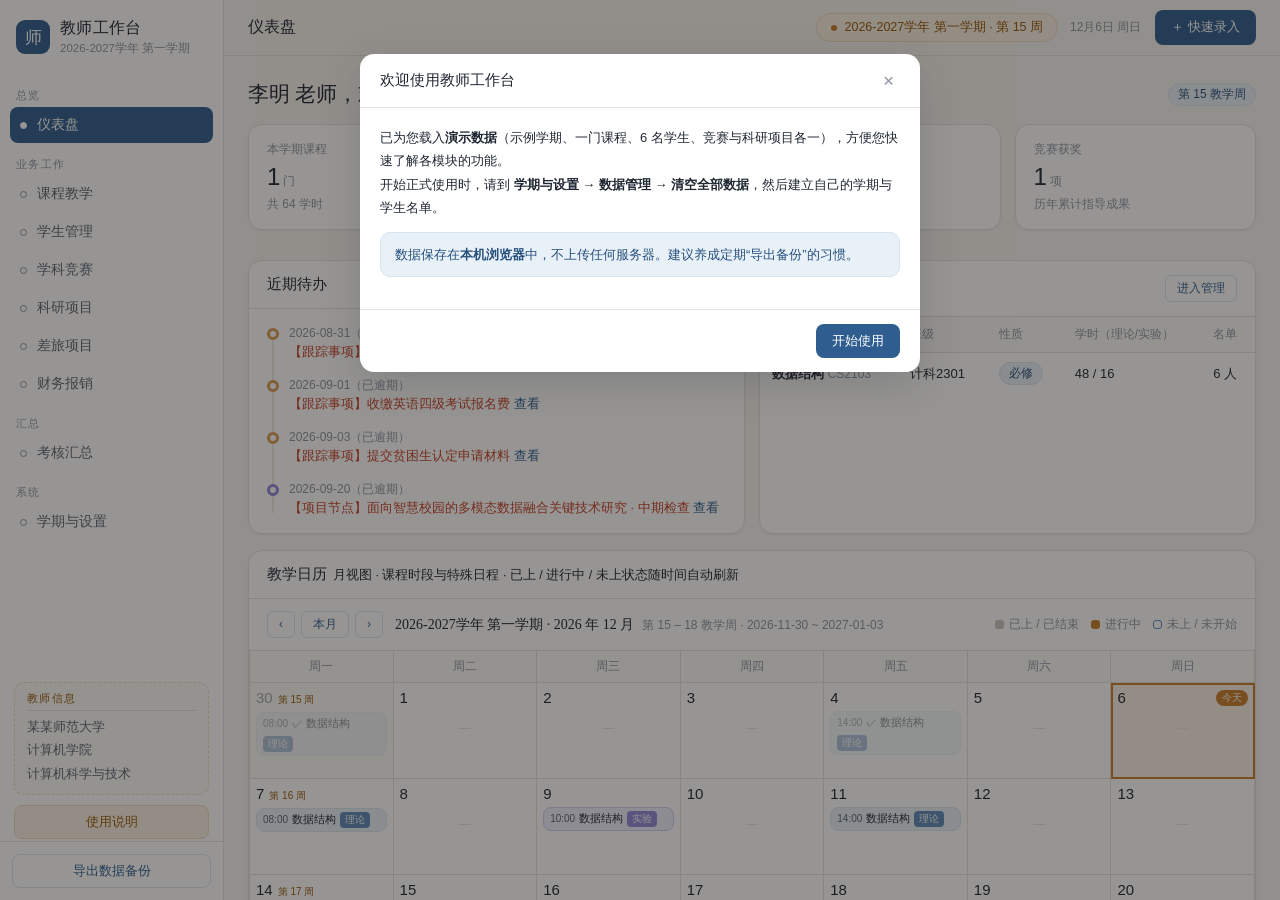
==== index.html @ 0ac1d37f "fix: 修复 PDF 票据金额与日期无法识别（支持 CID/ToUnicode 解码、ObjStm 展开、十六进制串与 TJ 数组；金额锚点补英文与 CNY/RMB；扫描件明确提示未读出文本层）" ====
<!DOCTYPE html>
<html lang="zh-CN">
<head>
<meta charset="UTF-8">
<meta name="viewport" content="width=device-width, initial-scale=1">
<title>高校教师工作台</title>
<link rel="stylesheet" href="style.css?v=20260921">
</head>
<body>
<div id="app">
  <aside id="sidebar">
    <div class="brand">
      <div class="brand-mark">师</div>
      <div class="brand-text">
        <div class="brand-name">教师工作台</div>
        <div class="brand-sub" id="brandTerm">未设置学期</div>
      </div>
    </div>
    <nav id="nav"></nav>
    <div id="sidebar-info"></div>
    <div id="sidebar-guide">
      <button class="btn btn-light btn-block" data-action="guide">使用说明</button>
    </div>
    <div class="sidebar-foot">
      <button class="btn btn-light btn-block" data-action="backup">导出数据备份</button>
    </div>
  </aside>
  <main id="main">
    <header id="topbar">
      <div id="topbar-title">仪表盘</div>
      <div id="topbar-info"></div>
      <div id="topbar-actions">
        <button class="btn" data-action="quick-add" title="六类高频录入入口，30 秒内完成">＋ 快速录入</button>
      </div>
    </header>
    <div id="view"></div>
  </main>
</div>
<div id="modal-root"></div>
<div id="toast-root"></div>
<script src="js/data.js?v=20260921"></script>
<script src="js/ui.js?v=20260921"></script>
<script src="js/dashboard.js?v=20260921"></script>
<script src="js/settings.js?v=20260921"></script>
<script src="js/courses.js?v=20260921"></script>
<script src="js/students.js?v=20260921"></script>
<script src="js/competitions.js?v=20260921"></script>
<script src="js/projects.js?v=20260921"></script>
<script src="js/ocr.js?v=20260921"></script>
<script src="js/trips.js?v=20260921"></script>
<script src="js/finance.js?v=20260921"></script>
<script src="js/guide.js?v=20260921"></script>
<script src="js/summary.js?v=20260921"></script>
<script src="js/main.js?v=20260921"></script>
</body>
</html>
---- style.css ----
/* ============================================================
   教师工作台 v2.0 · 设计语言「纸 · 墨 · 金」
   —— 暖纸为底 · 靛墨立骨 · 赭金点时
   令牌化双主题：默认浅色；<html data-theme="dark"> 启用深色（预留）
   类名与 v1 完全兼容，业务 JS 零改动
   ============================================================ */

:root {
  /* —— 基础令牌 —— */
  --paper: #F7F5F1;
  --surface: #FFFFFF;
  --surface-2: #FBFAF8;
  --line: #E5E2DC;
  --line-soft: #EFEBE4;

  --ink: #1F2733;
  --ink-2: #5A6472;
  --ink-3: #8B94A1;

  --primary: #2F5D8F;
  --primary-strong: #27507D;
  --primary-tint: #E8F0F8;
  --primary-line: #D8E4F0;

  --gold: #C77D2E;
  --gold-strong: #97590C;
  --gold-tint: #FBF0E4;
  --gold-line: #EED9BC;

  --ok: #2E7D5B;   --ok-tint: #E6F2EC;  --ok-line: #BFDCCB;
  --warn: #B45309;
  --danger: #C2402A; --danger-strong: #A33625; --danger-tint: #F9E9E6; --danger-line: #EFC5BC;
  --violet: #534AB7; --violet-tint: #EEEDFE;
  --teal: #2E7D7D; --teal-strong: #225F5F; --teal-tint: #E4F2F2; --teal-line: #C2E2E2;

  --on-primary: #FFFFFF;
  --hover-bg: #F1EEE9;
  --row-hover: #F5F8FB;
  --bar-bg: #F1EEE9;
  --focus-ring: 0 0 0 3px rgba(47, 93, 143, .16);
  --shadow: 0 1px 3px rgba(31, 39, 51, .05);
  --shadow-lg: 0 12px 40px rgba(31, 39, 51, .18);

  /* —— 字体 —— */
  --serif: "Noto Serif SC", "Source Han Serif SC", "Songti SC", "SimSun", serif;
  --sans: -apple-system, "Segoe UI", "PingFang SC", "Microsoft YaHei", "Noto Sans CJK SC", sans-serif;
  --mono: Consolas, "SF Mono", "Cascadia Mono", Menlo, monospace;

  /* —— 几何 —— */
  --radius: 10px;
  --radius-lg: 14px;
  --sidebar-w: 224px;

  /* —— v1 变量别名层（供业务 JS 内联样式引用，勿删） —— */
  --blue-50: var(--primary-tint); --blue-100: #B5CBE3; --blue-400: #5F87B8;
  --blue-600: var(--primary); --blue-800: var(--primary-strong);
  --green-50: var(--ok-tint); --green-400: #5FA985; --green-600: var(--ok); --green-800: #245943;
  --amber-50: var(--gold-tint); --amber-400: #D89A55; --amber-600: var(--warn); --amber-800: #7C3E08;
  --purple-50: var(--violet-tint); --purple-400: #8F86D6; --purple-600: var(--violet); --purple-800: #3C3489;
  --red-50: var(--danger-tint); --red-400: #D9705E; --red-600: var(--danger); --red-800: #8C2B1C;
  --gray-50: #F1EEE9; --gray-200: #C9C6BE; --gray-400: #9BA0A8; --gray-600: #6E7680;
  --teal-50: var(--teal-tint); --teal-400: #4FA3A3; --teal-600: var(--teal);
  --bg: var(--paper); --card: var(--surface); --border: var(--line);
  --text: var(--ink); --text-2: var(--ink-2); --text-3: var(--ink-3);
}

/* —— 深色主题（预留：本期不启用，切换即用） —— */
[data-theme="dark"] {
  --paper: #191B1E;
  --surface: #1F2226;
  --surface-2: #23262B;
  --line: #32363C;
  --line-soft: #2A2D32;

  --ink: #E9E6DF;
  --ink-2: #AEB4BC;
  --ink-3: #7A8189;

  --primary: #7FA8D4;
  --primary-strong: #9DC0E4;
  --primary-tint: #26333F;
  --primary-line: #3A4C5D;

  --gold: #D89A55;
  --gold-strong: #E5B67F;
  --gold-tint: #33291C;
  --gold-line: #4A3A22;

  --ok: #6FBF97;  --ok-tint: #1E3229;  --ok-line: #2E4A3C;
  --warn: #D89A55;
  --danger: #E08A77; --danger-strong: #EAA793; --danger-tint: #3A241F; --danger-line: #55302A;
  --violet: #A5A0E8; --violet-tint: #2B2840;
  --teal: #6FBFBF; --teal-strong: #9AD5D5; --teal-tint: #1E3333; --teal-line: #2E4A4A;

  --on-primary: #101820;
  --hover-bg: #26292E;
  --row-hover: #262B33;
  --bar-bg: #26292E;
  --focus-ring: 0 0 0 3px rgba(127, 168, 212, .3);
  --shadow: 0 1px 3px rgba(0, 0, 0, .35);
  --shadow-lg: 0 12px 40px rgba(0, 0, 0, .55);

  --blue-400: #5B7FA6; --green-400: #4A8A6C; --amber-400: #B4824A;
  --red-400: #C06B58; --purple-400: #6F68B5; --gray-400: #61666D;
  --teal-400: #4FA3A3;
  --gray-50: #23262B; --gray-200: #4A4F55;
}

/* ===================== 基础 ===================== */
* { box-sizing: border-box; margin: 0; padding: 0; }
html, body { height: 100%; }
body { font-family: var(--sans); font-size: 14px; color: var(--ink); background: var(--paper); -webkit-font-smoothing: antialiased; }
::selection { background: var(--primary-tint); }

.btn:focus-visible, .input:focus-visible, .nav-item:focus-visible,
.tab:focus-visible, .quick-item:focus-visible, .link:focus-visible {
  outline: 2px solid var(--primary); outline-offset: 2px;
}
.input:focus { outline: none; }

@media (prefers-reduced-motion: reduce) {
  *, *::before, *::after { animation-duration: .01ms !important; transition-duration: .01ms !important; }
}

#app { display: flex; height: 100vh; overflow: hidden; }

/* ===================== 侧栏 ===================== */
#sidebar {
  width: var(--sidebar-w); flex: 0 0 var(--sidebar-w); background: var(--surface);
  border-right: 1px solid var(--line); display: flex; flex-direction: column;
}
.brand { display: flex; align-items: center; gap: 10px; padding: 18px 16px 14px; }
.brand-mark {
  width: 34px; height: 34px; border-radius: 9px; background: var(--primary);
  color: var(--on-primary); font-family: var(--serif); font-weight: 500; font-size: 17px;
  display: flex; align-items: center; justify-content: center;
}
.brand-name { font-family: var(--serif); font-size: 15.5px; font-weight: 500; letter-spacing: .02em; }
.brand-sub { font-size: 11.5px; color: var(--ink-3); margin-top: 2px; }
#nav { flex: 1; overflow-y: auto; padding: 4px 10px; }
.nav-group { margin: 14px 6px 4px; font-size: 11px; color: var(--ink-3); letter-spacing: .12em; }
.nav-item {
  display: flex; align-items: center; gap: 10px; padding: 9px 10px; border-radius: 8px;
  color: var(--ink-2); cursor: pointer; margin-bottom: 2px; font-size: 13.5px;
}
.nav-item:hover { background: var(--hover-bg); color: var(--ink); }
.nav-item.active { background: var(--primary); color: var(--on-primary); font-weight: 500; }
.nav-dot { width: 7px; height: 7px; border-radius: 50%; border: 1.5px solid var(--ink-3); background: transparent; flex: 0 0 7px; }
.nav-item.active .nav-dot { border-color: var(--on-primary); background: var(--on-primary); }
.sidebar-foot { padding: 12px; border-top: 1px solid var(--line); }

/* 侧边栏教师信息（学校/学院/教师专业）：位于导航与备份按钮之间 */
#sidebar-info { padding: 0 14px; }
.sidebar-info {
  border: 1px dashed var(--gold-line); border-radius: 10px;
  padding: 9px 12px 8px; background: var(--surface-2);
}
.sidebar-info-title {
  font-size: 10.5px; color: var(--gold-strong); letter-spacing: .12em;
  margin-bottom: 5px; padding-bottom: 4px; border-bottom: 1px solid var(--line);
}
.sidebar-info-line { font-size: 12.5px; color: var(--ink-2); line-height: 1.85; white-space: nowrap; overflow: hidden; text-overflow: ellipsis; }
.sidebar-info-line:first-of-type { font-weight: 600; color: var(--ink); }

/* ===================== 主区与顶栏 ===================== */
#main { flex: 1; display: flex; flex-direction: column; min-width: 0; }
#topbar {
  height: 56px; flex: 0 0 56px; background: transparent; border-bottom: 1px solid var(--line);
  display: flex; align-items: center; gap: 14px; padding: 0 24px;
}
#topbar-title { font-family: var(--serif); font-size: 16px; font-weight: 500; white-space: nowrap; }
#topbar-info { margin-left: auto; display: flex; align-items: center; gap: 12px; min-width: 0; }
#topbar-actions { display: flex; align-items: center; gap: 10px; }
#view { flex: 1; overflow-y: auto; padding: 24px 24px 64px; }

/* 周次胶囊：全站时间坐标，赭金专属位 */
.week-pill {
  display: inline-flex; align-items: center; gap: 7px; padding: 5px 14px;
  border-radius: 999px; background: var(--gold-tint); border: 1px solid var(--gold-line);
  color: var(--gold-strong); font-size: 12.5px; font-weight: 500; white-space: nowrap;
}
.week-pill i { width: 6px; height: 6px; border-radius: 50%; background: var(--gold); flex: 0 0 6px; }
.week-pill-alert { background: var(--danger-tint); border-color: var(--danger-line); color: var(--danger); }
.week-pill-alert i { background: var(--danger); }
.topbar-date { font-size: 12px; color: var(--ink-3); white-space: nowrap; font-variant-numeric: tabular-nums; }

/* ===================== 卡片与布局 ===================== */
.card { background: var(--surface); border: 1px solid var(--line); border-radius: var(--radius-lg); box-shadow: var(--shadow); margin-bottom: 16px; }
.card-head { display: flex; align-items: center; justify-content: space-between; padding: 14px 18px; border-bottom: 1px solid var(--line); flex-wrap: wrap; gap: 8px; }
.card-title { font-size: 15px; font-weight: 500; }
.card-body { padding: 16px 18px; }
.grid { display: grid; gap: 14px; }
.grid-2 { grid-template-columns: repeat(2, 1fr); }
.grid-3 { grid-template-columns: repeat(3, 1fr); }
.grid-4 { grid-template-columns: repeat(4, 1fr); }
@media (max-width: 980px) { .grid-4 { grid-template-columns: repeat(2, 1fr); } .grid-3 { grid-template-columns: repeat(2, 1fr); } }
@media (max-width: 680px) { .grid-2, .grid-3, .grid-4 { grid-template-columns: 1fr; } #app { display: block; } #sidebar { display: none; } }

.stat { padding: 16px 18px; }
.stat-label { font-size: 12px; color: var(--ink-3); margin-bottom: 6px; }
.stat-value { font-size: 24px; font-weight: 500; line-height: 1.1; font-variant-numeric: tabular-nums; }
.stat-value .unit { font-size: 12px; font-weight: 400; color: var(--ink-3); margin-left: 3px; }
.stat-sub { font-size: 12px; color: var(--ink-3); margin-top: 6px; }

/* ===================== 按钮 ===================== */
.btn {
  display: inline-flex; align-items: center; gap: 6px; padding: 7px 15px; border-radius: 8px;
  border: 1px solid transparent; background: var(--primary); color: var(--on-primary); font-size: 13px;
  font-weight: 500; cursor: pointer; font-family: inherit; line-height: 1.4; white-space: nowrap;
  transition: background .15s ease, color .15s ease, border-color .15s ease;
}
.btn:hover { background: var(--primary-strong); }
.btn-light { background: var(--surface); color: var(--primary); border-color: var(--primary-line); }
.btn-light:hover { background: var(--primary-tint); }
.btn-ghost { background: transparent; color: var(--ink-2); border-color: transparent; font-weight: 400; }
.btn-ghost:hover { background: var(--hover-bg); color: var(--ink); }
.btn-danger { background: var(--danger); }
.btn-danger:hover { background: var(--danger-strong); }
.btn-sm { padding: 4px 11px; font-size: 12px; border-radius: 6px; }
.btn-block { width: 100%; justify-content: center; }
.btn:disabled { opacity: .5; cursor: not-allowed; }

/* ===================== 表格 ===================== */
.tbl { width: 100%; border-collapse: collapse; font-size: 13px; }
.tbl th {
  text-align: left; padding: 9px 12px; color: var(--ink-3); font-weight: 500; font-size: 12px;
  border-bottom: 1px solid var(--line); background: var(--surface-2); white-space: nowrap;
}
.tbl td { padding: 9px 12px; border-bottom: 1px solid var(--line-soft); vertical-align: middle; font-variant-numeric: tabular-nums; }
.tbl tr:last-child td { border-bottom: none; }
.tbl tr.clickable { cursor: pointer; }
.tbl tr.clickable:hover td { background: var(--row-hover); }
.tbl input, .tbl select { max-width: 90px; }

/* ===================== 表单 ===================== */
.field { margin-bottom: 13px; }
.field label { display: block; font-size: 12px; color: var(--ink-2); margin-bottom: 5px; }
.field label .req { color: var(--danger); margin-left: 2px; }
.input, select.input, textarea.input {
  width: 100%; padding: 8px 11px; border: 1px solid var(--line); border-radius: 8px;
  font-size: 13px; font-family: inherit; color: var(--ink); background: var(--surface); outline: none;
  transition: border-color .15s ease, box-shadow .15s ease;
}
.input:focus { border-color: var(--primary); box-shadow: var(--focus-ring); }
textarea.input { resize: vertical; min-height: 64px; line-height: 1.55; }
.form-row { display: flex; gap: 12px; }
.form-row .field { flex: 1; }
@media (max-width: 680px) { .form-row { flex-direction: column; gap: 0; } }
.form-static { padding: 9px 12px; background: var(--paper); border: 1px dashed var(--border); border-radius: 8px; color: var(--ink); font-size: 14px; min-height: 18px; }
.hint { font-size: 12px; color: var(--ink-3); line-height: 1.6; }
.hint code { background: var(--gray-50); padding: 1px 5px; border-radius: 4px; font-size: 11px; }

/* ===================== 徽章 ===================== */
.badge { display: inline-flex; align-items: center; padding: 2px 9px; font-size: 12px; border-radius: 999px; border: 1px solid transparent; white-space: nowrap; }
.badge-blue { background: var(--primary-tint); color: var(--primary-strong); border-color: var(--primary-line); }
.badge-green { background: var(--ok-tint); color: var(--ok); border-color: var(--ok-line); }
.badge-amber { background: var(--gold-tint); color: var(--gold-strong); border-color: var(--gold-line); }
.badge-purple { background: var(--violet-tint); color: var(--violet); border-color: #CECBF6; }
.badge-teal { background: var(--teal-tint); color: var(--teal-strong); border-color: var(--teal-line); }
.badge-red { background: var(--danger-tint); color: var(--danger); border-color: var(--danger-line); }
.badge-gray { background: var(--gray-50); color: var(--ink-2); border-color: var(--line); }

/* ===================== 页头 ===================== */
.page-head { display: flex; align-items: center; justify-content: space-between; margin-bottom: 16px; flex-wrap: wrap; gap: 10px; }
.page-title { font-family: var(--serif); font-size: 21px; font-weight: 500; }
.page-title small { font-family: var(--sans); font-size: 13px; font-weight: 400; color: var(--ink-3); margin-left: 8px; }
.toolbar { display: flex; align-items: center; gap: 8px; flex-wrap: wrap; }
.search-input { width: 220px; }

/* ===================== 标签页 ===================== */
.tabs { display: flex; gap: 4px; border-bottom: 1px solid var(--line); margin-bottom: 16px; flex-wrap: wrap; }
.tab { padding: 8px 14px; font-size: 13px; color: var(--ink-2); cursor: pointer; border-bottom: 2px solid transparent; margin-bottom: -1px; }
.tab:hover { color: var(--ink); }
.tab.active { color: var(--primary); font-weight: 500; border-bottom-color: var(--primary); }

/* ===================== 快速录入 ===================== */
.quick-grid { display: grid; grid-template-columns: repeat(3, 1fr); gap: 10px; }
@media (max-width: 680px) { .quick-grid { grid-template-columns: repeat(2, 1fr); } }
.quick-item {
  display: flex; flex-direction: column; gap: 3px; align-items: flex-start; padding: 14px 16px;
  background: var(--surface); border: 1px solid var(--line); border-radius: 10px;
  cursor: pointer; font-family: inherit; text-align: left; transition: border-color .15s ease, background .15s ease;
}
.quick-item b { font-size: 14px; font-weight: 500; color: var(--ink); }
.quick-item span { font-size: 12px; color: var(--ink-3); }
.quick-item:hover { border-color: var(--primary); background: var(--primary-tint); }
.quick-item:hover b { color: var(--primary); }

/* ===================== 模态 ===================== */
.modal-overlay {
  position: fixed; inset: 0; background: rgba(23, 20, 16, .45); display: flex;
  align-items: flex-start; justify-content: center; padding: 6vh 16px 16px; z-index: 100; overflow-y: auto;
}
.modal {
  background: var(--surface); border-radius: var(--radius-lg); width: 560px; max-width: 100%;
  box-shadow: var(--shadow-lg); animation: modal-in .14s ease-out;
}
.modal.wide { width: 780px; }
@keyframes modal-in { from { transform: translateY(8px); opacity: 0; } to { transform: none; opacity: 1; } }
.modal-head { display: flex; align-items: center; justify-content: space-between; padding: 15px 20px; border-bottom: 1px solid var(--line); }
.modal-title { font-family: var(--serif); font-size: 15px; font-weight: 500; }
.modal-close { background: none; border: none; font-size: 19px; color: var(--ink-3); cursor: pointer; padding: 2px 6px; line-height: 1; }
.modal-close:hover { color: var(--ink); }
.modal-body { padding: 18px 20px; max-height: 66vh; overflow-y: auto; }
.modal-foot { display: flex; justify-content: flex-end; gap: 10px; padding: 14px 20px; border-top: 1px solid var(--line); }

/* ===================== Toast ===================== */
#toast-root { position: fixed; top: 18px; right: 18px; z-index: 200; display: flex; flex-direction: column; gap: 8px; }
.toast {
  background: #262B31; color: #F4F2EE; padding: 10px 16px; border-radius: 9px; font-size: 13px;
  box-shadow: var(--shadow-lg); animation: toast-in .18s ease-out; max-width: 340px;
}
@keyframes toast-in { from { transform: translateX(12px); opacity: 0; } to { transform: none; opacity: 1; } }

/* ===================== 空状态 ===================== */
.empty { text-align: center; padding: 44px 20px; color: var(--ink-3); font-size: 13px; }
.empty .empty-icon { font-size: 26px; margin-bottom: 8px; color: var(--gray-200); font-weight: 300; }
.empty .btn { margin-top: 14px; }

/* ===================== 进度条 / 条形图 ===================== */
.bar-track { height: 8px; background: var(--bar-bg); border-radius: 4px; overflow: hidden; }
.bar-fill { height: 100%; border-radius: 4px; background: var(--primary); }
.hbar-row { display: flex; align-items: center; gap: 10px; margin-bottom: 7px; font-size: 12px; }
.hbar-label { flex: 0 0 84px; color: var(--ink-2); text-align: right; }
.hbar-track { flex: 1; height: 16px; background: var(--bar-bg); border-radius: 4px; overflow: hidden; }
.hbar-fill { height: 100%; background: var(--primary); display: flex; align-items: center; justify-content: flex-end; padding-right: 6px; color: var(--on-primary); font-size: 11px; border-radius: 4px; min-width: 24px; font-variant-numeric: tabular-nums; }

/* ===================== 时间轴 ===================== */
.timeline { position: relative; padding-left: 22px; }
.timeline::before { content: ""; position: absolute; left: 5px; top: 4px; bottom: 4px; width: 2px; background: var(--line-soft); }
.tl-item { position: relative; padding-bottom: 16px; }
.tl-item:last-child { padding-bottom: 0; }
.tl-dot { position: absolute; left: -22px; top: 3px; width: 12px; height: 12px; border-radius: 50%; background: var(--surface); border: 3px solid var(--primary); }
.tl-item.done .tl-dot { background: var(--primary); }
.tl-item.overdue .tl-dot { border-color: var(--danger); }
.tl-date { font-size: 12px; color: var(--ink-3); font-variant-numeric: tabular-nums; }
.tl-title { font-size: 13px; margin-top: 1px; }
.tl-item.overdue .tl-title { color: var(--danger); }

/* ===================== 其他 ===================== */
.muted { color: var(--ink-3); font-size: 12px; }
.text-2 { color: var(--ink-2); }
.link { color: var(--primary); cursor: pointer; }
.link:hover { text-decoration: underline; }
.section-title { font-size: 14px; font-weight: 500; margin: 18px 0 10px; }
.flex { display: flex; align-items: center; gap: 8px; flex-wrap: wrap; }
.spacer { flex: 1; }
.mt { margin-top: 14px; }
.warn-box { background: var(--gold-tint); border: 1px solid var(--gold-line); border-radius: 10px; padding: 10px 14px; font-size: 13px; color: var(--gold-strong); margin-bottom: 14px; }
.info-box { background: var(--primary-tint); border: 1px solid var(--primary-line); border-radius: 10px; padding: 10px 14px; font-size: 13px; color: var(--primary-strong); margin-bottom: 14px; }
/* 仪表盘「明日提醒」横幅：明日到期的跟踪事项（提前一天提醒） */
.dash-remind { display: flex; align-items: center; gap: 8px; flex-wrap: wrap; background: var(--gold-tint); border: 1px solid var(--gold-line); border-left: 4px solid var(--gold); border-radius: 10px; padding: 10px 14px; margin-top: 14px; font-size: 13px; color: var(--gold-strong); }
.dash-remind b { color: var(--gold-strong); }
.dash-remind .remind-item { background: var(--surface); border: 1px solid var(--gold-line); border-radius: 6px; padding: 2px 8px; font-size: 12px; color: var(--ink); }
.dash-remind .link { font-weight: 600; }
.kv { display: grid; grid-template-columns: 110px 1fr; row-gap: 8px; font-size: 13px; }
.kv .k { color: var(--ink-3); }
.attach-note { font-size: 12px; color: var(--ink-3); margin-top: 4px; }
pre.code { background: var(--surface-2); border: 1px solid var(--line); border-radius: 8px; padding: 12px; font-size: 12px; font-family: var(--mono); overflow-x: auto; white-space: pre-wrap; }

/* ===================== 教学日历 ===================== */
.cal-card { overflow: hidden; }
.cal-toolbar {
  display: flex; align-items: center; gap: 12px; padding: 12px 18px;
  border-bottom: 1px solid var(--line); flex-wrap: wrap;
}
.cal-nav { display: flex; gap: 6px; }
.cal-week-label { font-family: var(--serif); font-size: 14px; font-weight: 500; }
.cal-week-label .muted { font-family: var(--sans); font-weight: 400; margin-left: 8px; font-variant-numeric: tabular-nums; }
.cal-legend { margin-left: auto; display: flex; gap: 12px; flex-wrap: wrap; font-size: 12px; color: var(--ink-3); }
.cal-lg { display: inline-flex; align-items: center; gap: 5px; }
.cal-lg i { width: 9px; height: 9px; border-radius: 3px; display: inline-block; }
.cal-lg-done i { background: var(--gray-200); }
.cal-lg-ongoing i { background: var(--gold); }
.cal-lg-todo i { background: var(--surface); border: 1.5px solid var(--blue-400); }

.cal-grid {
  display: grid; grid-template-columns: repeat(7, 1fr);
  border-left: 1px solid var(--line);
}

/* —— 月视图 —— */
.cal-dow {
  padding: 7px 8px; text-align: center; font-size: 12px; font-weight: 500;
  color: var(--ink-3); background: var(--surface-2);
  border-right: 1px solid var(--line); border-bottom: 1px solid var(--line);
}
.cal-grid-month .cal-day { min-height: 96px; padding: 6px; }
.cal-grid-month .cal-day-head { gap: 5px; }
.cal-day.cal-dim { background: var(--surface-2); }
.cal-day.cal-dim .cal-day-num { opacity: .4; }
.cal-weekno { font-size: 10px; color: var(--gold-strong); font-variant-numeric: tabular-nums; }
.cal-grid-month .cal-item {
  flex-direction: row; align-items: center; flex-wrap: wrap; gap: 4px;
  padding: 3px 6px; font-size: 11px;
}
.cal-grid-month .cal-item-time { flex: 0 0 auto; font-size: 10px; }
.cal-grid-month .cal-item-title { font-weight: 500; min-width: 0; overflow: hidden; text-overflow: ellipsis; white-space: nowrap; }
.cal-grid-month .cal-live { margin-left: auto; }
.cal-day {
  min-height: 128px; border-right: 1px solid var(--line); border-bottom: 1px solid var(--line);
  padding: 8px; display: flex; flex-direction: column; gap: 5px; background: var(--surface);
}
.cal-day.cal-out { background: var(--surface-2); }
.cal-day.cal-out .cal-day-num { color: var(--ink-3); }
.cal-day.cal-today { outline: 2px solid var(--gold); outline-offset: -2px; background: var(--gold-tint); }
.cal-day-head { display: flex; align-items: baseline; gap: 6px; }
.cal-day-num { font-size: 15px; font-weight: 500; font-variant-numeric: tabular-nums; }
.cal-today-tag {
  margin-left: auto; font-size: 10px; padding: 1px 6px; border-radius: 999px;
  background: var(--gold); color: var(--on-primary); font-weight: 500; align-self: center;
}
.cal-empty { color: var(--line); text-align: center; padding-top: 10px; font-size: 12px; }

.cal-item {
  display: flex; flex-direction: column; gap: 1px; padding: 5px 8px; border-radius: 8px;
  border: 1px solid transparent; cursor: pointer; font-size: 12px; line-height: 1.4;
}
.cal-item:hover { filter: brightness(.97); }
.cal-item-time { font-size: 11px; color: var(--ink-2); font-variant-numeric: tabular-nums; }
.cal-tag { font-style: normal; font-size: 10px; padding: 1px 5px; border-radius: 4px; color: #fff; }
/* 地点标签：教室 / 实验室等，随日历条目可见显示（课程时段与特殊日程共用） */
.cal-loc { font-style: normal; font-size: 10px; color: var(--ink-3); flex: 0 0 auto; max-width: 130px; overflow: hidden; text-overflow: ellipsis; white-space: nowrap; }
.cal-loc::before { content: "· "; }
.cal-live { font-size: 10px; color: var(--gold-strong); font-weight: 500; margin-left: auto; }
.cal-live::before { content: "●"; margin-right: 3px; animation: cal-blink 1.2s infinite; }
@keyframes cal-blink { 50% { opacity: .15; } }

/* 类型底色：理论=靛 / 实验=紫 / 实践=青碧 / 上机=琥珀 / 监考=金 / 课程答辩=靛 / 毕业答辩=紫 / 特殊事件=朱 / 就业台账=青碧 */
.cal-item.tag-blue { background: var(--primary-tint); border-color: var(--primary-line); }
.cal-item.tag-blue .cal-tag { background: var(--blue-400); }
.cal-item.tag-purple { background: var(--violet-tint); border-color: #CECBF6; }
.cal-item.tag-purple .cal-tag { background: var(--purple-400); }
.cal-item.tag-amber { background: var(--gold-tint); border-color: var(--gold-line); }
.cal-item.tag-amber .cal-tag { background: var(--amber-400); }
.cal-item.tag-red { background: var(--danger-tint); border-color: var(--danger-line); }
.cal-item.tag-red .cal-tag { background: var(--red-400); }
.cal-item.tag-gray { background: var(--gray-50); border-color: var(--line); }
.cal-item.tag-gray .cal-tag { background: var(--gray-400); }
.cal-item.tag-green { background: var(--ok-tint); border-color: var(--ok-line); }
.cal-item.tag-green .cal-tag { background: var(--green-400); }
.cal-item.tag-teal { background: var(--teal-tint); border-color: var(--teal-line); }
.cal-item.tag-teal .cal-tag { background: var(--teal-400); }

/* 时间状态叠加：done 灰化，ongoing 金色高亮 */
.cal-item.cal-done { opacity: .5; }
.cal-item.cal-ongoing { background: var(--gold-tint); border-color: var(--gold); box-shadow: 0 0 0 2px var(--gold-tint); }

/* —— 授课时段行编辑器 —— */
.slot-row { display: flex; align-items: center; flex-wrap: wrap; gap: 8px; margin-bottom: 8px; }
.slot-row select { flex: 0 0 96px; }
.slot-row select[data-slot-mode] { flex: 0 0 76px; }
.slot-row input[type="time"] { flex: 1; min-width: 88px; }
.slot-row input[data-slot-room] { flex: 0 1 130px; min-width: 96px; }
.slot-weeks { display: inline-flex; align-items: center; gap: 4px; color: var(--ink-3); font-size: 12px; }
.slot-weeks input { width: 56px; text-align: center; padding: 5px 6px; }
.slot-dash { color: var(--ink-3); }
@media (max-width: 680px) { .slot-row { flex-wrap: wrap; } }

@media (max-width: 980px) {
  .cal-grid { grid-template-columns: repeat(2, 1fr); }
  .cal-day { min-height: 0; }
  .cal-legend { margin-left: 0; }
}
@media (max-width: 680px) { .cal-grid { grid-template-columns: 1fr; } }

/* ===================== 打印 ===================== */
@media print {
  #sidebar, #topbar, .toolbar, .btn, .no-print { display: none !important; }
  #app { display: block; } #view { overflow: visible; padding: 0; }
  body { background: #fff; } .card { box-shadow: none; break-inside: avoid; }
}

/* ===================== 使用说明向导 ===================== */

/* 侧边栏入口：位于导航（学期与设置）之下、教师信息之上 */
#sidebar-guide { padding: 10px 14px 2px; }
#sidebar-guide .btn {
  border-color: var(--gold-line); background: var(--gold-tint); color: var(--gold-strong);
}
#sidebar-guide .btn:hover { background: var(--gold-line); }
@media print { #sidebar-guide { display: none; } }

/* —— 向导布局：左文右演示 —— */
.gd-step { display: flex; gap: 18px; align-items: stretch; }
.gd-info { flex: 0 0 292px; }
.gd-step-tag { font-size: 11px; color: var(--gold-strong); letter-spacing: .12em; margin-bottom: 6px; }
.gd-step-title { font-family: var(--serif); font-size: 17px; font-weight: 600; margin-bottom: 10px; }
.gd-step-text p { font-size: 13px; line-height: 1.95; color: var(--ink-2); margin-bottom: 8px; }
.gd-step-text b { color: var(--ink); }
.gd-step-go { display: inline-block; margin-top: 8px; font-size: 13px; }
.gd-demo {
  flex: 1; min-width: 0; border: 1px solid var(--line); border-radius: 10px;
  background: var(--paper); padding: 16px; overflow: hidden;
}
@media (max-width: 680px) { .gd-step { flex-direction: column; } .gd-info { flex: none; } }

/* —— 进度点与底部按钮 —— */
.gd-dots { display: flex; gap: 7px; justify-content: center; padding: 14px 0 2px; }
.gd-dot { width: 8px; height: 8px; border-radius: 50%; background: var(--line); cursor: pointer; transition: transform .15s, background .15s; }
.gd-dot:hover { background: var(--gold-strong); }
.gd-dot.on { background: var(--gold); transform: scale(1.3); }
.gd-foot { display: flex; justify-content: space-between; align-items: center; width: 100%; }
.gd-foot-right { display: flex; gap: 10px; }

/* ===================== 向导演示动画（gdm-*） =====================
   依次入场：.gdm-t1~t6 阶梯延迟；换步重建 DOM 自动重播 */

@keyframes gd-up { from { opacity: 0; transform: translateY(8px); } to { opacity: 1; transform: none; } }
.gdm-t1 { animation: gd-up .5s .25s ease both; }
.gdm-t2 { animation: gd-up .5s 1.0s ease both; }
.gdm-t3 { animation: gd-up .5s 1.75s ease both; }
.gdm-t4 { animation: gd-up .5s 2.5s ease both; }
.gdm-t5 { animation: gd-up .5s 3.25s ease both; }
.gdm-t6 { animation: gd-up .5s 4.0s ease both; }

/* —— 通用小件 —— */
.gdm-arrow { text-align: center; font-size: 11px; color: var(--ink-3); padding: 6px 0; }
.gdm-chip { font-size: 10.5px; border-radius: 4px; padding: 2px 7px; display: inline-block; }
.gdm-chip-red { background: var(--danger-tint); color: var(--danger); border: 1px solid var(--danger-line); }
.gdm-chip-blue { background: var(--primary-tint); color: var(--primary); border: 1px solid var(--primary-line); }
.gdm-badge { font-size: 10px; border-radius: 99px; padding: 1px 8px; margin: 0 2px; white-space: nowrap; }
.gdm-badge-blue { background: var(--primary-tint); color: var(--primary); }
.gdm-badge-red { background: var(--danger-tint); color: var(--danger); }
.gdm-badge-teal { background: var(--teal-tint); color: var(--teal); }
.gdm-badge-amber { background: var(--gold-tint); color: var(--warn); }
.gdm-badge-purple { background: var(--violet-tint); color: var(--violet); }
.gdm-date { float: right; font-size: 11px; color: var(--ink-3); }
.gdm-link { color: var(--primary); margin-left: 8px; white-space: nowrap; }
.gdm-muted { color: var(--ink-3); font-size: 11px; margin-left: 6px; }
.gdm-check { margin-right: 6px; color: var(--primary); }
.gdm-lg-row {
  border: 1px solid var(--line); border-radius: 7px; background: var(--surface);
  padding: 7px 10px; font-size: 12px; margin-bottom: 6px; overflow: hidden;
}
.gdm-lg-row .gdm-badge { margin-right: 6px; }
.gdm-calrow {
  display: flex; align-items: center; gap: 8px; border: 1px solid var(--line);
  border-radius: 7px; background: var(--surface); padding: 6px 10px; margin-bottom: 6px;
}
.gdm-day { font-size: 12px; font-weight: 600; color: var(--ink-2); font-variant-numeric: tabular-nums; }
.gdm-legend { font-size: 11px; color: var(--ink-2); padding-top: 4px; display: flex; gap: 12px; align-items: center; flex-wrap: wrap; }
.gdm-lg-dot { display: inline-block; width: 9px; height: 9px; border-radius: 3px; margin-right: 5px; vertical-align: -1px; }
.gdm-lg-red { background: var(--danger-tint); border: 1px solid var(--danger); }
.gdm-lg-green { background: var(--ok-tint); border: 1px solid var(--ok); }
.gdm-lg-gold { background: var(--gold-tint); border: 1px solid var(--gold); }
.gdm-lg-blue { background: var(--primary-tint); border: 1px solid var(--primary); }

/* —— 演示 1：整体布局（导航项循环高亮 + 快速录入脉冲） —— */
.gdm-app { display: flex; gap: 10px; min-height: 236px; }
.gdm-side { width: 130px; flex: 0 0 130px; border: 1px solid var(--line); border-radius: 8px; background: var(--surface); padding: 8px; }
.gdm-brand {
  width: 22px; height: 22px; border-radius: 6px; background: var(--primary); color: var(--on-primary);
  font-family: var(--serif); font-size: 12px; display: flex; align-items: center; justify-content: center; margin-bottom: 8px;
}
.gdm-nav { font-size: 11.5px; color: var(--ink-2); padding: 4px 7px; border-radius: 5px; margin-bottom: 2px; animation: gd-nav-hl 7s infinite; }
.gdm-nav i { display: inline-block; width: 4px; height: 4px; border: 1px solid currentColor; border-radius: 50%; margin-right: 5px; vertical-align: 1px; }
.gdm-nav:nth-child(2) { animation-delay: -1s; }
.gdm-nav:nth-child(3) { animation-delay: -2s; }
.gdm-nav:nth-child(4) { animation-delay: -3s; }
.gdm-nav:nth-child(5) { animation-delay: -4s; }
.gdm-nav:nth-child(6) { animation-delay: -5s; }
.gdm-nav:nth-child(7) { animation-delay: -6s; }
.gdm-nav:nth-child(8) { animation-delay: -7s; }
@keyframes gd-nav-hl {
  0%, 10% { background: var(--primary); color: var(--on-primary); }
  14%, 100% { background: transparent; color: var(--ink-2); }
}
.gdm-main { flex: 1; min-width: 0; display: flex; flex-direction: column; gap: 8px; }
.gdm-top { display: flex; gap: 6px; align-items: center; }
.gdm-pill { font-size: 10.5px; background: var(--primary-tint); color: var(--primary); border: 1px solid var(--primary-line); border-radius: 99px; padding: 2px 9px; }
.gdm-qk { font-size: 10.5px; background: var(--primary); color: var(--on-primary); border-radius: 6px; padding: 3px 9px; animation: gd-pulse 2.4s 1.2s infinite; }
@keyframes gd-pulse { 0%, 100% { box-shadow: 0 0 0 0 rgba(199, 125, 46, 0); } 50% { box-shadow: 0 0 0 5px var(--gold-tint); } }
.gdm-grid { display: grid; grid-template-columns: repeat(3, 1fr); gap: 6px; }
.gdm-grid i { height: 42px; border: 1px solid var(--line); border-radius: 6px; background: var(--surface); animation: gd-up .5s ease both; }
.gdm-grid i:nth-child(1) { animation-delay: .9s; }
.gdm-grid i:nth-child(2) { animation-delay: 1.4s; }
.gdm-grid i:nth-child(3) { animation-delay: 1.9s; }
.gdm-calbar { flex: 1; border: 1px solid var(--line); border-radius: 6px; background: var(--surface); display: grid; grid-template-columns: repeat(7, 1fr); gap: 3px; padding: 6px; animation: gd-up .5s 2.4s ease both; }
.gdm-calbar i { border-radius: 3px; background: var(--surface-2); }

/* —— 演示 2：设置表单 + 侧边栏教师信息 —— */
.gdm-form { max-width: 330px; }
.gdm-f { display: flex; align-items: center; gap: 10px; margin-bottom: 8px; }
.gdm-f label { flex: 0 0 58px; font-size: 12px; color: var(--ink-2); text-align: right; }
.gdm-input {
  flex: 1; border: 1px solid var(--line); border-radius: 6px; background: var(--surface);
  padding: 6px 9px; font-size: 12px; color: var(--ink);
}
.gdm-caret { display: inline-block; width: 1px; height: 12px; background: var(--gold); margin-left: 2px; vertical-align: -2px; animation: cal-blink 1s infinite; }
.gdm-sideinfo { border: 1px dashed var(--gold-line); border-radius: 9px; padding: 8px 12px; background: var(--surface-2); font-size: 11.5px; color: var(--ink-2); line-height: 1.8; }
.gdm-sideinfo-title { font-size: 10px; color: var(--gold-strong); letter-spacing: .12em; border-bottom: 1px solid var(--line); padding-bottom: 3px; margin-bottom: 4px; }
.gdm-sideinfo div:first-child { font-weight: 600; color: var(--ink); }

/* —— 演示 3：课程档案 —— */
.gdm-course { max-width: 400px; }
.gdm-course-head { display: flex; align-items: baseline; gap: 8px; margin-bottom: 8px; }
.gdm-course-head b { font-family: var(--serif); font-size: 14px; }
.gdm-course-head span { font-size: 11px; color: var(--ink-3); }
.gdm-slot { display: flex; align-items: center; gap: 7px; border: 1px solid var(--line); border-radius: 7px; background: var(--surface); padding: 6px 10px; font-size: 11.5px; color: var(--ink-2); margin-bottom: 6px; }
.gdm-dot { width: 8px; height: 8px; border-radius: 50%; flex: 0 0 8px; }
.gdm-dot-blue { background: var(--blue-400); }
.gdm-dot-purple { background: var(--purple-400); }
.gdm-dot-teal { background: var(--teal-400); }
.gdm-dot-amber { background: var(--amber-400); }
.gdm-row { font-size: 11.5px; color: var(--ink-2); padding: 5px 2px; }

/* —— 演示 4：台账 + 统计条 —— */
.gdm-ledger { max-width: 400px; }
.gdm-stats { display: flex; flex-direction: column; gap: 5px; margin-top: 8px; }
.gdm-stats i { height: 8px; border-radius: 4px; background: var(--blue-400); opacity: .45; animation: gd-bar 1s ease both; }
.gdm-stats i:nth-child(2) { animation-delay: 4.3s; background: var(--teal-400); }
.gdm-stats i:nth-child(3) { animation-delay: 4.6s; background: var(--amber-400); }
@keyframes gd-bar { from { width: 0 !important; } }

/* —— 演示 7：迷你月历三态着色 —— */
.gdm-calmini { max-width: 400px; }
.gdm-dow-row { display: grid; grid-template-columns: repeat(7, 1fr); gap: 3px; margin-bottom: 3px; }
.gdm-dow-row span { text-align: center; font-size: 10px; color: var(--ink-3); }
.gdm-cellgrid { display: grid; grid-template-columns: repeat(7, 1fr); gap: 3px; }
.gdm-cell { position: relative; height: 34px; border: 1px solid var(--line); border-radius: 5px; background: var(--surface-2); animation: gd-cellin .4s ease both; }
.gdm-cell.c-dim { opacity: .38; }
.gdm-cell.c-done { animation: gd-cellin .4s ease both, gd-cell-done .5s .8s ease both; }
.gdm-cell.c-todo { animation: gd-cellin .4s ease both, gd-cell-todo .5s 1.4s ease both; }
.gdm-cell.c-today { animation: gd-cellin .4s ease both, gd-cell-today .5s 1.1s ease both; border-color: var(--gold); box-shadow: 0 0 0 2px var(--gold-tint); }
.gdm-cell b { position: absolute; top: 3px; right: 6px; font-size: 11px; color: var(--ok); }
.gdm-cell.c-done { background: var(--surface-2); }
.gdm-today-tag { position: absolute; top: 3px; left: 6px; font-size: 9.5px; color: var(--gold-strong); }
@keyframes gd-cellin { from { opacity: 0; transform: scale(.85); } to { opacity: 1; transform: none; } }
@keyframes gd-cell-done { to { background: var(--ok-tint); border-color: var(--ok-line); } }
@keyframes gd-cell-todo { to { background: var(--primary-tint); border-color: var(--primary-line); } }
@keyframes gd-cell-today { to { background: var(--gold-tint); } }
.gdm-cell.c-today::after {
  content: "进行中"; position: absolute; bottom: 3px; left: 0; right: 0; text-align: center;
  font-size: 9px; color: var(--gold-strong); animation: cal-blink 1.4s infinite;
}

/* —— 演示 8：数据安全 —— */
.gdm-data { max-width: 400px; text-align: center; }
.gdm-shield { border: 1px dashed var(--ok-line); background: var(--ok-tint); color: var(--ok); border-radius: 9px; padding: 10px; font-size: 12px; margin-bottom: 10px; }
.gdm-export { display: inline-block; border: 1px solid var(--gold-line); background: var(--gold-tint); color: var(--gold-strong); border-radius: 8px; padding: 8px 18px; font-size: 12.5px; }
.gdm-file { border: 1px solid var(--ok-line); background: var(--surface); color: var(--ink-2); border-radius: 7px; padding: 7px 12px; font-size: 11.5px; display: inline-block; }
.gdm-file b { color: var(--ok); margin-right: 5px; }


/* ===== 差旅票据与附件 ===== */
.rcpt-grid { display: grid; grid-template-columns: repeat(auto-fill, minmax(190px, 1fr)); gap: 12px; padding: 4px 18px 16px; }
.rcpt-card { border: 1px solid var(--line); border-radius: 10px; background: var(--surface); overflow: hidden; display: flex; flex-direction: column; }
.rcpt-thumb { height: 118px; background: var(--surface-2); border-bottom: 1px solid var(--line); cursor: pointer; display: flex; align-items: center; justify-content: center; overflow: hidden; }
.rcpt-thumb img { width: 100%; height: 100%; object-fit: cover; display: block; }
.rcpt-thumb:hover { opacity: .86; }
.rcpt-thumb.rcpt-pdf { background: var(--gold-tint); }
.rcpt-pdf-tag { font-size: 12px; font-weight: 600; color: var(--gold-strong); letter-spacing: .08em; }
.rcpt-meta { padding: 8px 10px; flex: 1; min-width: 0; }
.rcpt-kind { margin-bottom: 5px; }
.rcpt-name { font-size: 12.5px; color: var(--ink); overflow: hidden; text-overflow: ellipsis; white-space: nowrap; }
.rcpt-sub { font-size: 11.5px; color: var(--ink-2); margin-top: 3px; overflow: hidden; text-overflow: ellipsis; white-space: nowrap; }
.rcpt-ops { display: flex; gap: 12px; padding: 7px 10px; border-top: 1px solid var(--line); font-size: 12px; }
.rcpt-mini-name { font-size: 12.5px; max-width: 240px; overflow: hidden; text-overflow: ellipsis; white-space: nowrap; }

/* ===== 票据识别来源标记 ===== */
.rcpt-src { opacity: .72; }
.rcpt-card .rcpt-ops .link { cursor: pointer; }
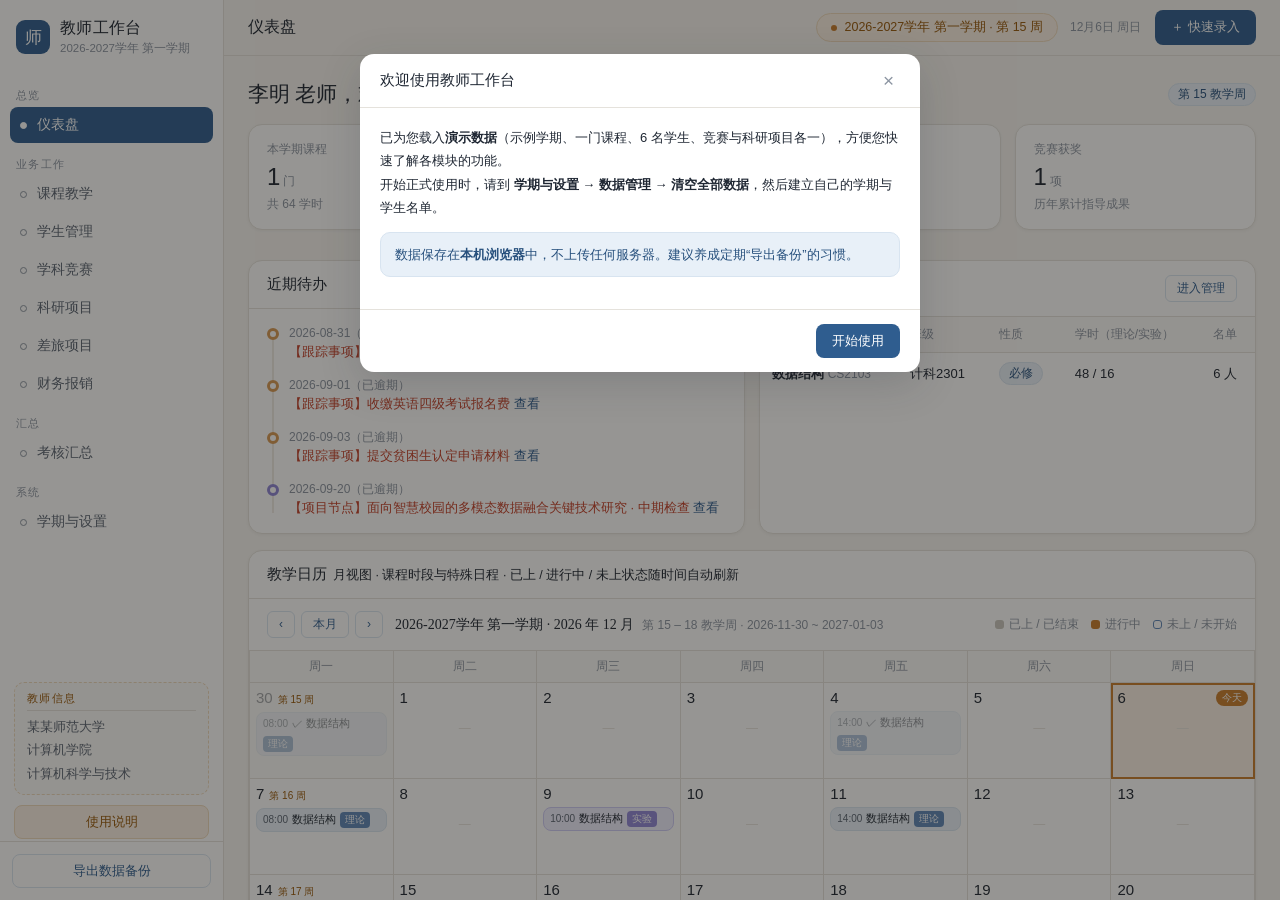
==== commit 0fdbe7fb: "feat: 财务报销支持导出学校《资金申请单》xlsx（自研零依赖 xlsx 生成器：ZIP store + 手写 OOXML；金额大写逐位自动填写、合并单元格与宋体版式对齐模板；收款信息记忆）" ====
--- a/index.html
+++ b/index.html
@@ -4,7 +4,7 @@
 <meta charset="UTF-8">
 <meta name="viewport" content="width=device-width, initial-scale=1">
 <title>高校教师工作台</title>
-<link rel="stylesheet" href="style.css?v=20260921">
+<link rel="stylesheet" href="style.css?v=20260922">
 </head>
 <body>
 <div id="app">
@@ -38,19 +38,20 @@
 </div>
 <div id="modal-root"></div>
 <div id="toast-root"></div>
-<script src="js/data.js?v=20260921"></script>
-<script src="js/ui.js?v=20260921"></script>
-<script src="js/dashboard.js?v=20260921"></script>
-<script src="js/settings.js?v=20260921"></script>
-<script src="js/courses.js?v=20260921"></script>
-<script src="js/students.js?v=20260921"></script>
-<script src="js/competitions.js?v=20260921"></script>
-<script src="js/projects.js?v=20260921"></script>
-<script src="js/ocr.js?v=20260921"></script>
-<script src="js/trips.js?v=20260921"></script>
-<script src="js/finance.js?v=20260921"></script>
-<script src="js/guide.js?v=20260921"></script>
-<script src="js/summary.js?v=20260921"></script>
-<script src="js/main.js?v=20260921"></script>
+<script src="js/data.js?v=20260922"></script>
+<script src="js/ui.js?v=20260922"></script>
+<script src="js/dashboard.js?v=20260922"></script>
+<script src="js/settings.js?v=20260922"></script>
+<script src="js/courses.js?v=20260922"></script>
+<script src="js/students.js?v=20260922"></script>
+<script src="js/competitions.js?v=20260922"></script>
+<script src="js/projects.js?v=20260922"></script>
+<script src="js/ocr.js?v=20260922"></script>
+<script src="js/xlsx.js?v=20260922"></script>
+<script src="js/trips.js?v=20260922"></script>
+<script src="js/finance.js?v=20260922"></script>
+<script src="js/guide.js?v=20260922"></script>
+<script src="js/summary.js?v=20260922"></script>
+<script src="js/main.js?v=20260922"></script>
 </body>
 </html>
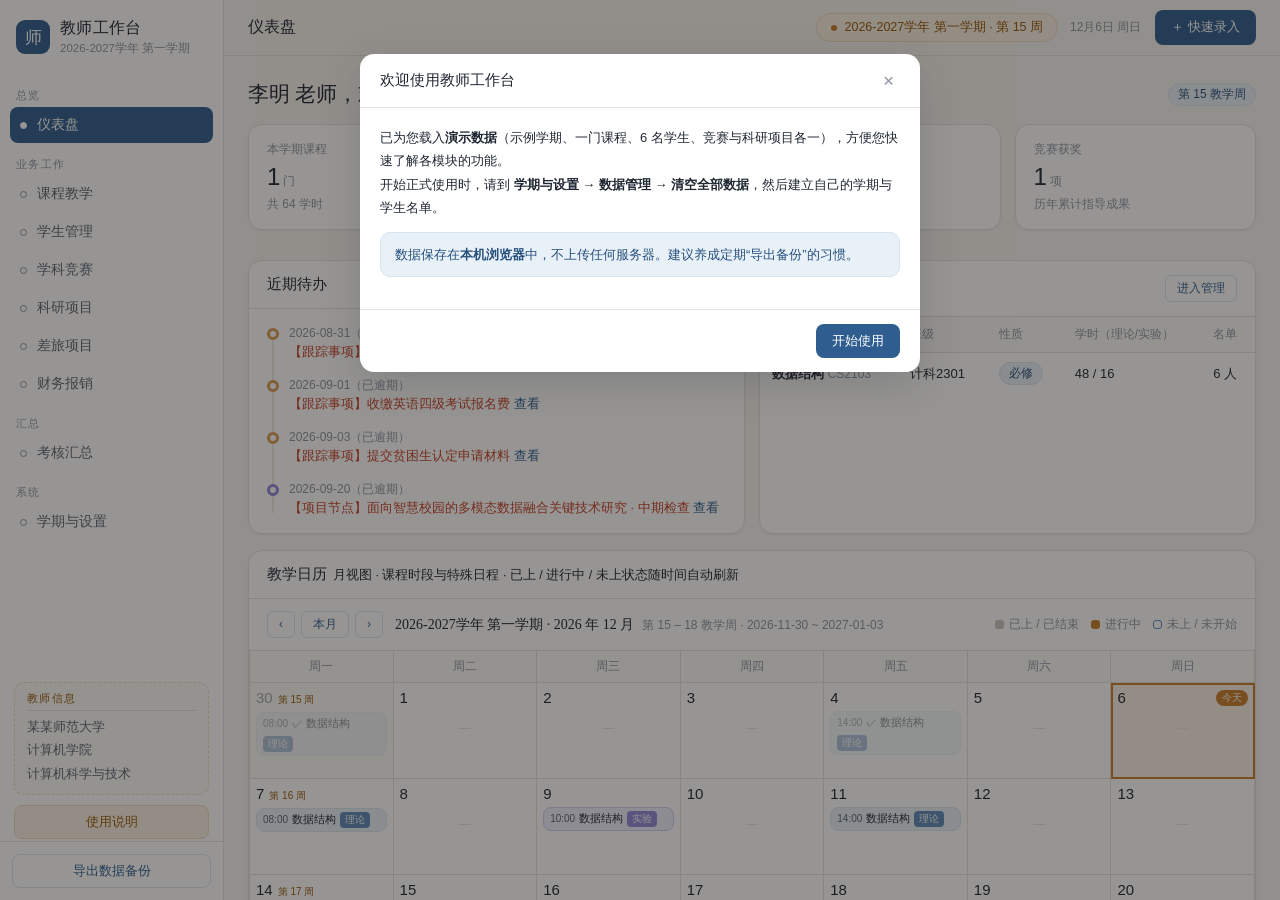
==== commit b92fff42: "fix(ocr): 修复数电票多字体 Identity CMap 合并导致识别乱码（住宿费 98.1 → 1541.00）" ====
--- a/index.html
+++ b/index.html
@@ -4,7 +4,7 @@
 <meta charset="UTF-8">
 <meta name="viewport" content="width=device-width, initial-scale=1">
 <title>高校教师工作台</title>
-<link rel="stylesheet" href="style.css?v=20260922">
+<link rel="stylesheet" href="style.css?v=20260924">
 </head>
 <body>
 <div id="app">
@@ -38,20 +38,20 @@
 </div>
 <div id="modal-root"></div>
 <div id="toast-root"></div>
-<script src="js/data.js?v=20260922"></script>
-<script src="js/ui.js?v=20260922"></script>
-<script src="js/dashboard.js?v=20260922"></script>
-<script src="js/settings.js?v=20260922"></script>
-<script src="js/courses.js?v=20260922"></script>
-<script src="js/students.js?v=20260922"></script>
-<script src="js/competitions.js?v=20260922"></script>
-<script src="js/projects.js?v=20260922"></script>
-<script src="js/ocr.js?v=20260922"></script>
-<script src="js/xlsx.js?v=20260922"></script>
-<script src="js/trips.js?v=20260922"></script>
-<script src="js/finance.js?v=20260922"></script>
-<script src="js/guide.js?v=20260922"></script>
-<script src="js/summary.js?v=20260922"></script>
-<script src="js/main.js?v=20260922"></script>
+<script src="js/data.js?v=20260924"></script>
+<script src="js/ui.js?v=20260924"></script>
+<script src="js/dashboard.js?v=20260924"></script>
+<script src="js/settings.js?v=20260924"></script>
+<script src="js/courses.js?v=20260924"></script>
+<script src="js/students.js?v=20260924"></script>
+<script src="js/competitions.js?v=20260924"></script>
+<script src="js/projects.js?v=20260924"></script>
+<script src="js/ocr.js?v=20260924"></script>
+<script src="js/xlsx.js?v=20260924"></script>
+<script src="js/trips.js?v=20260924"></script>
+<script src="js/finance.js?v=20260924"></script>
+<script src="js/guide.js?v=20260924"></script>
+<script src="js/summary.js?v=20260924"></script>
+<script src="js/main.js?v=20260924"></script>
 </body>
 </html>
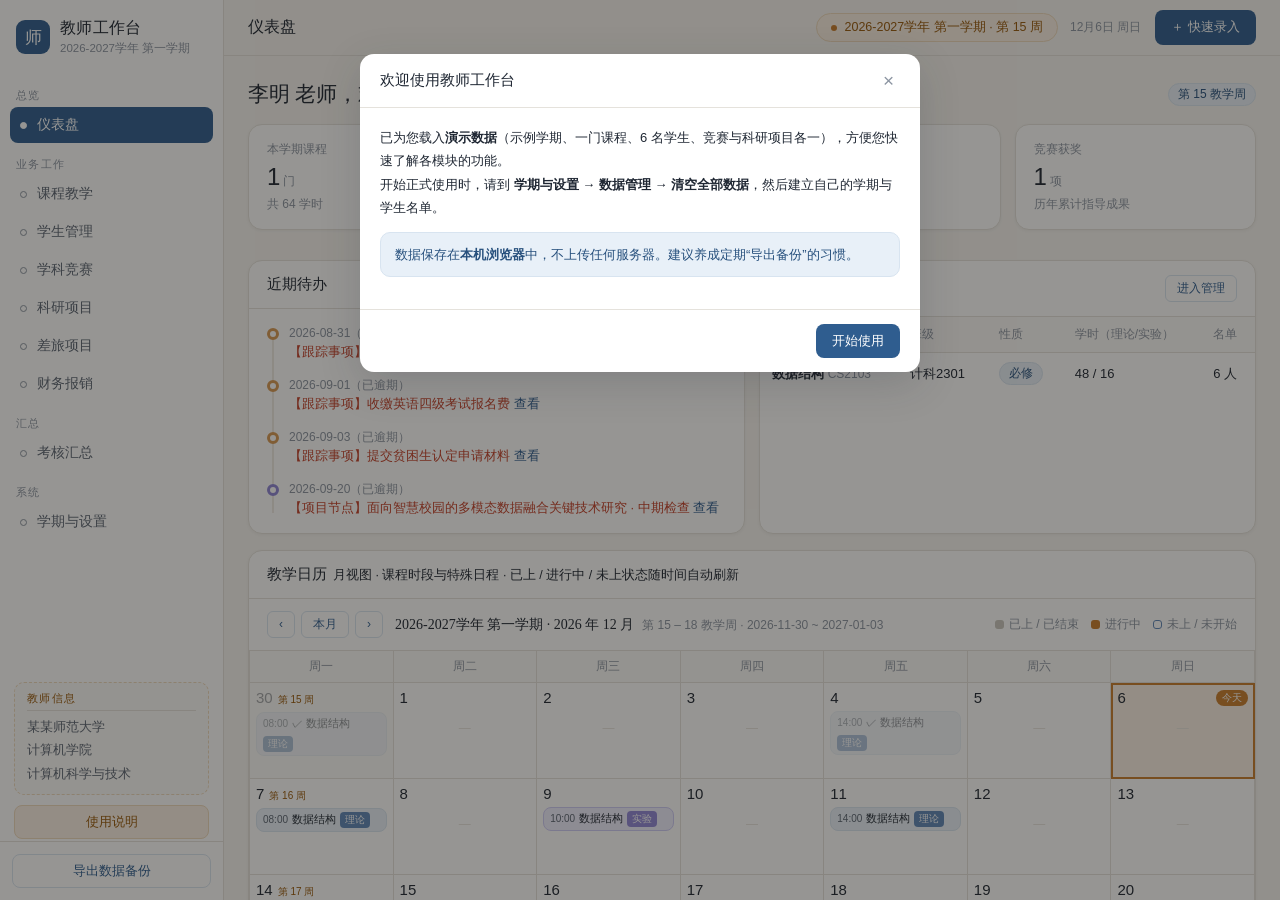
==== commit b413e3c1: "feat(comp): 竞赛项目新增经费与票据模块，复用通用票据能力，识别自动填类别，支持器件耗材/差旅双来源报销 - 新增 js/receipts.js 通用票据模块（上传/识别/批量表单/单张编辑" ====
--- a/index.html
+++ b/index.html
@@ -4,7 +4,7 @@
 <meta charset="UTF-8">
 <meta name="viewport" content="width=device-width, initial-scale=1">
 <title>高校教师工作台</title>
-<link rel="stylesheet" href="style.css?v=20260924">
+<link rel="stylesheet" href="style.css?v=20260926">
 </head>
 <body>
 <div id="app">
@@ -38,20 +38,21 @@
 </div>
 <div id="modal-root"></div>
 <div id="toast-root"></div>
-<script src="js/data.js?v=20260924"></script>
-<script src="js/ui.js?v=20260924"></script>
-<script src="js/dashboard.js?v=20260924"></script>
-<script src="js/settings.js?v=20260924"></script>
-<script src="js/courses.js?v=20260924"></script>
-<script src="js/students.js?v=20260924"></script>
-<script src="js/competitions.js?v=20260924"></script>
-<script src="js/projects.js?v=20260924"></script>
-<script src="js/ocr.js?v=20260924"></script>
-<script src="js/xlsx.js?v=20260924"></script>
-<script src="js/trips.js?v=20260924"></script>
-<script src="js/finance.js?v=20260924"></script>
-<script src="js/guide.js?v=20260924"></script>
-<script src="js/summary.js?v=20260924"></script>
-<script src="js/main.js?v=20260924"></script>
+<script src="js/data.js?v=20260926"></script>
+<script src="js/ui.js?v=20260926"></script>
+<script src="js/dashboard.js?v=20260926"></script>
+<script src="js/settings.js?v=20260926"></script>
+<script src="js/courses.js?v=20260926"></script>
+<script src="js/students.js?v=20260926"></script>
+<script src="js/competitions.js?v=20260926"></script>
+<script src="js/projects.js?v=20260926"></script>
+<script src="js/ocr.js?v=20260926"></script>
+<script src="js/receipts.js?v=20260926"></script>
+<script src="js/xlsx.js?v=20260926"></script>
+<script src="js/trips.js?v=20260926"></script>
+<script src="js/finance.js?v=20260926"></script>
+<script src="js/guide.js?v=20260926"></script>
+<script src="js/summary.js?v=20260926"></script>
+<script src="js/main.js?v=20260926"></script>
 </body>
 </html>
--- a/style.css
+++ b/style.css
@@ -324,6 +324,8 @@
 .hbar-label { flex: 0 0 84px; color: var(--ink-2); text-align: right; }
 .hbar-track { flex: 1; height: 16px; background: var(--bar-bg); border-radius: 4px; overflow: hidden; }
 .hbar-fill { height: 100%; background: var(--primary); display: flex; align-items: center; justify-content: flex-end; padding-right: 6px; color: var(--on-primary); font-size: 11px; border-radius: 4px; min-width: 24px; font-variant-numeric: tabular-nums; }
+/* 预算超支：进度条转红 */
+.hbar-fill.hbar-fill-danger { background: var(--red-600); }
 
 /* ===================== 时间轴 ===================== */
 .timeline { position: relative; padding-left: 22px; }
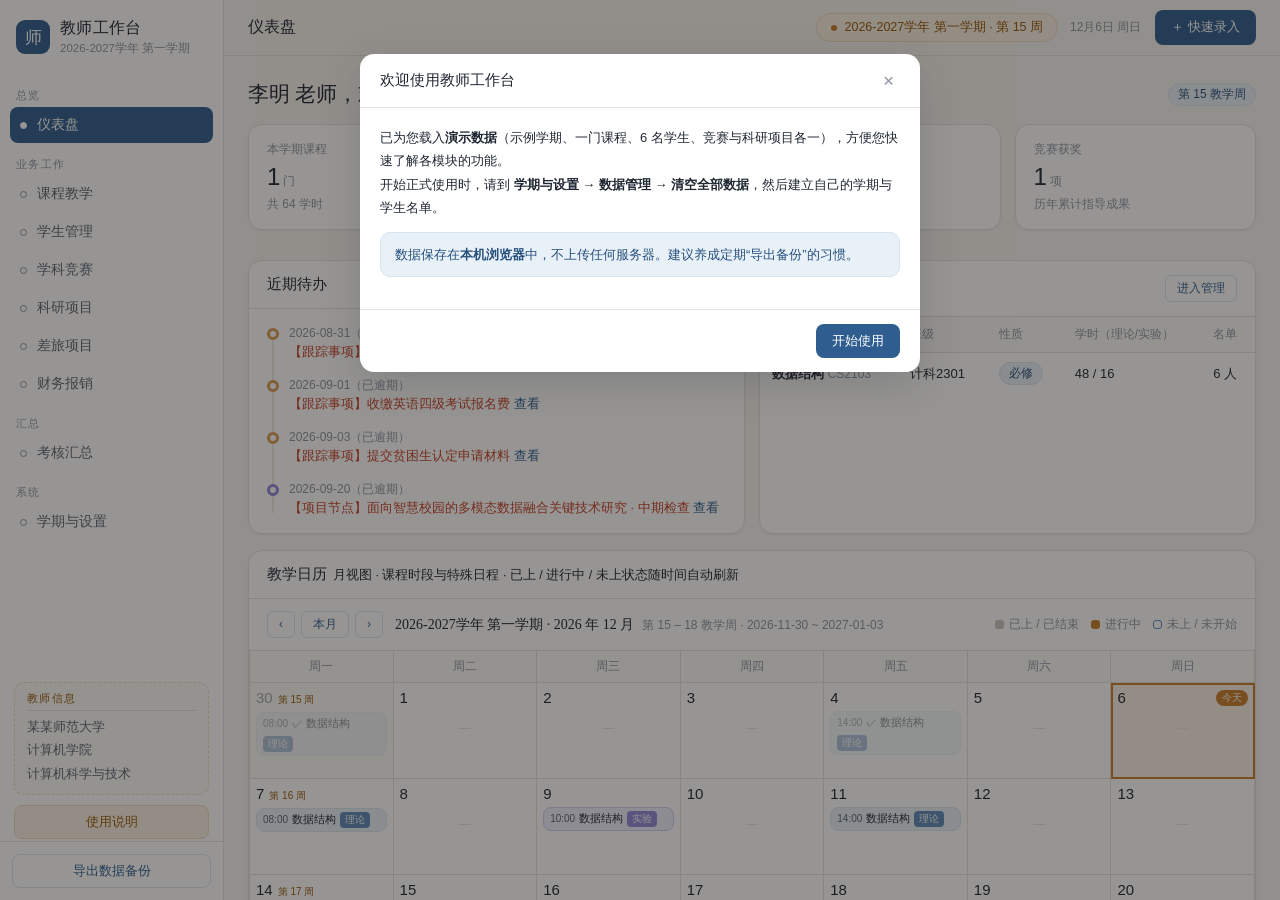
==== commit 2cb3dc79: "docs(guide): 使用说明同步新功能（差旅/票据/竞赛/科研/报销），向导扩至 12 步" ====
--- a/index.html
+++ b/index.html
@@ -4,7 +4,7 @@
 <meta charset="UTF-8">
 <meta name="viewport" content="width=device-width, initial-scale=1">
 <title>高校教师工作台</title>
-<link rel="stylesheet" href="style.css?v=20260926">
+<link rel="stylesheet" href="style.css?v=20260928">
 </head>
 <body>
 <div id="app">
@@ -38,21 +38,21 @@
 </div>
 <div id="modal-root"></div>
 <div id="toast-root"></div>
-<script src="js/data.js?v=20260926"></script>
-<script src="js/ui.js?v=20260926"></script>
-<script src="js/dashboard.js?v=20260926"></script>
-<script src="js/settings.js?v=20260926"></script>
-<script src="js/courses.js?v=20260926"></script>
-<script src="js/students.js?v=20260926"></script>
-<script src="js/competitions.js?v=20260926"></script>
-<script src="js/projects.js?v=20260926"></script>
-<script src="js/ocr.js?v=20260926"></script>
-<script src="js/receipts.js?v=20260926"></script>
-<script src="js/xlsx.js?v=20260926"></script>
-<script src="js/trips.js?v=20260926"></script>
-<script src="js/finance.js?v=20260926"></script>
-<script src="js/guide.js?v=20260926"></script>
-<script src="js/summary.js?v=20260926"></script>
-<script src="js/main.js?v=20260926"></script>
+<script src="js/data.js?v=20260928"></script>
+<script src="js/ui.js?v=20260928"></script>
+<script src="js/dashboard.js?v=20260928"></script>
+<script src="js/settings.js?v=20260928"></script>
+<script src="js/courses.js?v=20260928"></script>
+<script src="js/students.js?v=20260928"></script>
+<script src="js/competitions.js?v=20260928"></script>
+<script src="js/projects.js?v=20260928"></script>
+<script src="js/ocr.js?v=20260928"></script>
+<script src="js/receipts.js?v=20260928"></script>
+<script src="js/xlsx.js?v=20260928"></script>
+<script src="js/trips.js?v=20260928"></script>
+<script src="js/finance.js?v=20260928"></script>
+<script src="js/guide.js?v=20260928"></script>
+<script src="js/summary.js?v=20260928"></script>
+<script src="js/main.js?v=20260928"></script>
 </body>
 </html>
--- a/style.css
+++ b/style.css
@@ -644,6 +644,40 @@
 .gdm-file { border: 1px solid var(--ok-line); background: var(--surface); color: var(--ink-2); border-radius: 7px; padding: 7px 12px; font-size: 11.5px; display: inline-block; }
 .gdm-file b { color: var(--ok); margin-right: 5px; }
 
+/* —— 演示 9~12：差旅 / 票据识别 / 竞赛·科研经费 / 财务报销 —— */
+.gdm-flow { max-width: 420px; }
+.gdm-head { border: 1px solid var(--line); border-radius: 8px; background: var(--surface); padding: 7px 10px; font-size: 12px; margin-bottom: 7px; display: flex; align-items: baseline; gap: 7px; }
+.gdm-head b { font-family: var(--serif); font-size: 13px; }
+.gdm-head span { font-size: 10.5px; color: var(--ink-3); }
+.gdm-upload { border: 1px dashed var(--primary-line); background: var(--primary-tint); color: var(--primary); border-radius: 9px; padding: 8px; font-size: 12px; text-align: center; }
+.gdm-rcpt-grid { display: grid; grid-template-columns: repeat(3, 1fr); gap: 7px; }
+.gdm-rcpt-grid.c2 { grid-template-columns: repeat(2, 1fr); }
+.gdm-rcpt { border: 1px solid var(--line); border-radius: 8px; background: var(--surface); overflow: hidden; }
+.gdm-rcpt-thumb { height: 28px; background: var(--gold-tint); color: var(--gold-strong); font-size: 10px; letter-spacing: .1em; display: flex; align-items: center; justify-content: center; }
+.gdm-rcpt-thumb.img { background: var(--surface-2); color: var(--ink-3); }
+.gdm-rcpt-body { padding: 5px 7px; }
+.gdm-rcpt-amt { font-size: 12.5px; font-weight: 600; color: var(--ink); font-variant-numeric: tabular-nums; margin-top: 3px; }
+.gdm-rcpt-src { font-size: 9.5px; color: var(--ink-3); margin-top: 1px; }
+.gdm-kpis { display: grid; grid-template-columns: repeat(4, 1fr); gap: 6px; }
+.gdm-kpis.c3 { grid-template-columns: repeat(3, 1fr); }
+.gdm-kpi { border: 1px solid var(--line); border-radius: 8px; background: var(--surface); padding: 6px 4px; text-align: center; }
+.gdm-kpi span { display: block; font-size: 9.5px; color: var(--ink-3); }
+.gdm-kpi b { display: block; font-size: 12px; margin-top: 2px; color: var(--ink); font-variant-numeric: tabular-nums; }
+.gdm-bar { height: 9px; border-radius: 5px; background: var(--surface-2); border: 1px solid var(--line); overflow: hidden; margin-top: 7px; }
+.gdm-bar i { display: block; height: 100%; background: var(--blue-400); animation: gd-bar 1s ease both; }
+.gdm-bar.over i { background: var(--danger); }
+.gdm-tbl { border: 1px solid var(--line); border-radius: 8px; overflow: hidden; }
+.gdm-tbl-row { display: flex; align-items: center; font-size: 11px; padding: 5px 8px; border-top: 1px solid var(--line); color: var(--ink-2); background: var(--surface); }
+.gdm-tbl-row:first-child { border-top: none; background: var(--surface-2); font-size: 10.5px; color: var(--ink-3); }
+.gdm-tbl-row span:nth-child(1) { flex: 1; min-width: 0; overflow: hidden; text-overflow: ellipsis; white-space: nowrap; }
+.gdm-tbl-row span:nth-child(2) { flex: 0 0 66px; text-align: right; font-variant-numeric: tabular-nums; }
+.gdm-two { display: flex; gap: 8px; }
+.gdm-two > div { flex: 1; min-width: 0; border: 1px solid var(--line); border-radius: 9px; background: var(--surface); padding: 8px 9px; }
+.gdm-ttl { font-size: 11.5px; font-weight: 600; color: var(--ink); margin-bottom: 6px; }
+.gdm-note { font-size: 10.5px; color: var(--ink-3); border-left: 2px solid var(--gold-line); padding-left: 7px; margin-top: 7px; line-height: 1.6; }
+.gdm-t7 { animation: gd-up .5s 4.75s ease both; }
+.gdm-t8 { animation: gd-up .5s 5.5s ease both; }
+
 
 /* ===== 差旅票据与附件 ===== */
 .rcpt-grid { display: grid; grid-template-columns: repeat(auto-fill, minmax(190px, 1fr)); gap: 12px; padding: 4px 18px 16px; }
